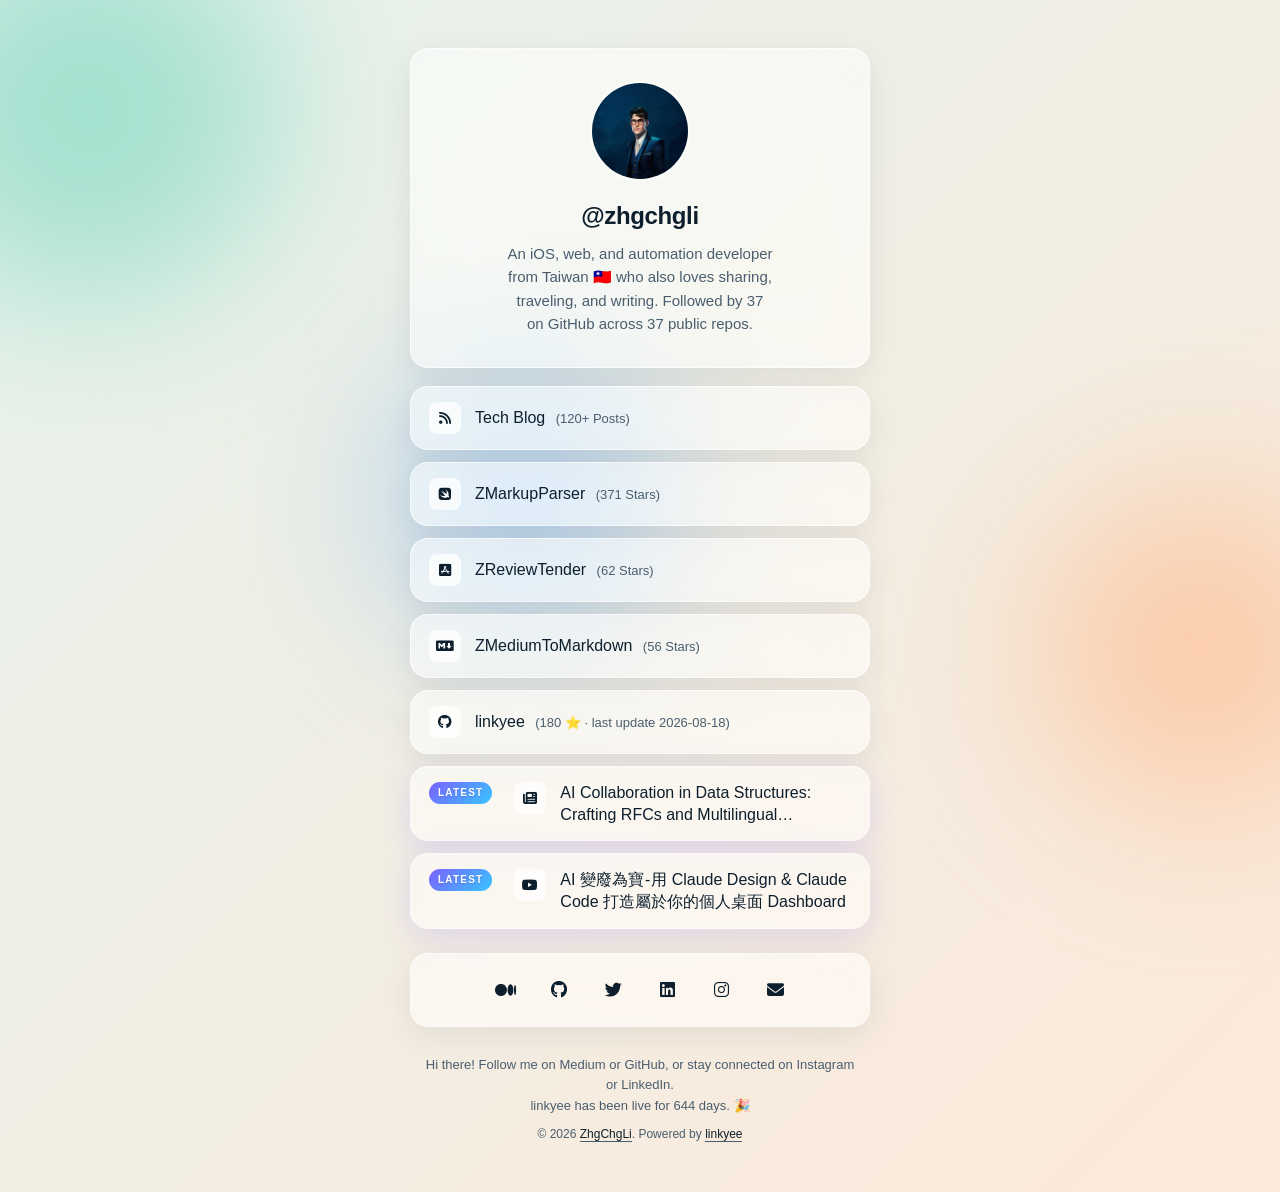
==== index.html @ 8977b98b "[Automation] Site update No.133" ====
<!DOCTYPE html>
<html lang="en">
<head>
  <meta charset="UTF-8" />
  <meta name="viewport" content="width=device-width, initial-scale=1.0, viewport-fit=cover" />
  <title>COLLINZ ADs</title>

  <meta name="last-modified" content="2026-09-26T03:13:14+0000">
  <meta name="theme-color" media="(prefers-color-scheme: light)" content="#e6f3ee">
  <meta name="theme-color" media="(prefers-color-scheme: dark)" content="#0c1820">
  <meta name="apple-mobile-web-app-capable" content="yes">
  <meta name="apple-mobile-web-app-status-bar-style" content="black-translucent">

  <meta property="og:title" content="COLLINZ ADs" />
  <meta name="author" content="@zhgchgli" />
  <meta property="og:locale" content="en" />
  <meta name="description" content="An iOS, web, and automation developer from Taiwan 🇹🇼 who also loves sharing, traveling, and writing. Followed by 37 on GitHub across 37 public repos." />
  <meta property="og:description" content="An iOS, web, and automation developer from Taiwan 🇹🇼 who also loves sharing, traveling, and writing. Followed by 37 on GitHub across 37 public repos." />
  <meta property="og:site_name" content="COLLINZ ADs" />
  <meta property="og:image" content="./images/profile.jpeg" />
  <meta property="og:type" content="article" />
  <meta name="twitter:card" content="summary_large_image" />
  <meta property="twitter:image" content="./images/profile.jpeg" />
  <meta property="twitter:title" content="COLLINZ ADs" />

  <link rel="apple-touch-icon" sizes="180x180" href="./images/favicons/favicon.ico">
  <link rel="shortcut icon" href="./images/favicons/favicon.ico">
  <meta name="apple-mobile-web-app-title" content="COLLINZ ADs">
  <meta name="application-name" content="COLLINZ ADs">

  <link rel="stylesheet" href="https://cdnjs.cloudflare.com/ajax/libs/font-awesome/6.5.2/css/all.min.css" crossorigin="anonymous" referrerpolicy="no-referrer">
  <link rel="stylesheet" href="./styles.css?v=2026-09-26T03:13:14+0000" />
</head>
<body>
  <div class="bg-shape bg-shape-1" aria-hidden="true"></div>
  <div class="bg-shape bg-shape-2" aria-hidden="true"></div>
  <div class="bg-shape bg-shape-3" aria-hidden="true"></div>

  <main class="container">
    <section class="card profile-card">
      <img src="./images/profile.jpeg" alt="Profile Picture" class="profile-pic" />
      <h1 class="name">@zhgchgli</h1>
      <p class="description">An iOS, web, and automation developer from Taiwan 🇹🇼 who also loves sharing, traveling, and writing. Followed by 37 on GitHub across 37 public repos.</p>
    </section>

    <nav class="links" aria-label="Primary links">
      
        
        <a href="https://zhgchg.li" target="_blank" class="card link-button" alt="ZhgChgLi Tech & Travel Blog" title="ZhgChgLi Tech & Travel Blog">
          
          <span class="link-icon" aria-hidden="true"><i class="fa-solid fa-rss"></i></span>
          <span class="link-text">Tech Blog <span class='link-button-text'>(120+ Posts)</span></span>
        </a>
      
        
        <a href="https://github.com/ZhgChgLi/ZMarkupParser" target="_blank" class="card link-button" alt="ZMarkupParser is a pure-Swift library that helps you to convert HTML strings to NSAttributedString with customized style and tags." title="ZMarkupParser is a pure-Swift library that helps you to convert HTML strings to NSAttributedString with customized style and tags.">
          
          <span class="link-icon" aria-hidden="true"><i class="fa-brands fa-swift"></i></span>
          <span class="link-text">ZMarkupParser <span class='link-button-text'>(371 Stars)</span></span>
        </a>
      
        
        <a href="https://github.com/ZhgChgLi/ZReviewTender" target="_blank" class="card link-button" alt="ZReviewTender is a tool for fetching app reviews from the App Store and Google Play Console and integrating them into your workflow." title="ZReviewTender is a tool for fetching app reviews from the App Store and Google Play Console and integrating them into your workflow.">
          
          <span class="link-icon" aria-hidden="true"><i class="fa-brands fa-app-store-ios"></i></span>
          <span class="link-text">ZReviewTender <span class='link-button-text'>(62 Stars)</span></span>
        </a>
      
        
        <a href="https://github.com/ZhgChgLi/ZMediumToMarkdown" target="_blank" class="card link-button" alt="ZMediumToMarkdown is a powerful tool that allows you to effortlessly download and convert your Medium posts to Markdown format." title="ZMediumToMarkdown is a powerful tool that allows you to effortlessly download and convert your Medium posts to Markdown format.">
          
          <span class="link-icon" aria-hidden="true"><i class="fa-brands fa-markdown"></i></span>
          <span class="link-text">ZMediumToMarkdown <span class='link-button-text'>(56 Stars)</span></span>
        </a>
      
        
        <a href="https://github.com/ZhgChgLi/linkyee" target="_blank" class="card link-button" alt="linkyee is a fully customized, open-source LinkTree alternative deployed directly on GitHub Pages." title="linkyee is a fully customized, open-source LinkTree alternative deployed directly on GitHub Pages.">
          
          <span class="link-icon" aria-hidden="true"><i class="fa-brands fa-github"></i></span>
          <span class="link-text">linkyee <span class='link-button-text'>(180 ⭐ · last update 2026-08-18)</span></span>
        </a>
      
        
        <a href="https://en.zhgchg.li/posts/zrealm-dev/ai-collaboration-in-data-structures-crafting-rfcs-and-multilingual-implementations-deep-technical-research-with-ai-f7bec8f79c08/" target="_blank" class="card link-button link-latest" alt="Latest blog post by ZhgChgLi" title="Latest blog post">
          <span class="link-latest-badge" aria-hidden="true">LATEST</span>
          <span class="link-icon" aria-hidden="true"><i class="fa-solid fa-newspaper"></i></span>
          <span class="link-text">AI Collaboration in Data Structures: Crafting RFCs and Multilingual Implementations｜Deep Technical Research with AI</span>
        </a>
      
        
        <a href="https://www.youtube.com/watch?v=Zu0rbnu_iy8" target="_blank" class="card link-button link-latest" alt="Latest YouTube video" title="Latest YouTube video">
          <span class="link-latest-badge" aria-hidden="true">LATEST</span>
          <span class="link-icon" aria-hidden="true"><i class="fa-brands fa-youtube"></i></span>
          <span class="link-text">AI 變廢為寶 - 用 Claude Design & Claude Code 打造屬於你的個人桌面 Dashboard</span>
        </a>
      
    </nav>

    <div class="card button-container">
      <div class="button-group">
        
          
          <a href="https://blog.zhgchg.li" title="ZhgChgLi's Medium" target="_blank" class="icon-button" alt="ZhgChgLi's Medium">
            <i class="fa-brands fa-medium"></i>
          </a>
        
          
          <a href="https://github.com/ZhgChgLi" title="ZhgChgLi's GitHub" target="_blank" class="icon-button" alt="ZhgChgLi's GitHub">
            <i class="fa-brands fa-github"></i>
          </a>
        
          
          <a href="https://twitter.com/zhgchgli" title="ZhgChgLi's Twitter" target="_blank" class="icon-button" alt="ZhgChgLi's Twitter">
            <i class="fa-brands fa-twitter"></i>
          </a>
        
          
          <a href="https://www.linkedin.com/in/zhgchgli/" title="ZhgChgLi's LinkedIn" target="_blank" class="icon-button" alt="ZhgChgLi's LinkedIn">
            <i class="fa-brands fa-linkedin"></i>
          </a>
        
          
          <a href="https://www.instagram.com/zhgchgli/" title="Instagram" target="_blank" class="icon-button" alt="ZhgChgLi's Instagram">
            <i class="fa-brands fa-instagram"></i>
          </a>
        
          
          <a href="mailto:zhgchgli@gmail.com" title="Email: zhgchgli@gmail.com" target="_blank" class="icon-button" alt="zhgchgli@gmail.com">
            <i class="fa-solid fa-envelope"></i>
          </a>
        
      </div>
    </div>

    <footer class="footer">
      Hi there! Follow me on Medium or GitHub, or stay connected on Instagram or LinkedIn. <br>linkyee has been live for 644 days. 🎉

      <div class="copyright">© 2026 <a href="https://link.zhgchg.li" target="_blank">ZhgChgLi</a>. Powered by <a href="https://github.com/ZhgChgLi/linkyee" target="_blank">linkyee</a>
</div>
    </footer>
  </main>

  
  <script src="./scripts.js?v=2026-09-26T03:13:14+0000"></script>
</body>
</html>
---- styles.css ----
:root {
  --bg-1: #e6f3ee;
  --bg-2: #fde9d9;
  --shape-1: #6dd3b8;
  --shape-2: #ffb380;
  --shape-3: #84b9ef;
  --fg: #0d1f2d;
  --muted: #4a5d6e;
  --glass-bg: rgba(255, 255, 255, 0.55);
  --glass-border: rgba(255, 255, 255, 0.65);
  --glass-shadow: 0 8px 32px rgba(13, 31, 45, 0.08);
  --hover-bg: rgba(255, 255, 255, 0.75);
  --sans: 'Inter', -apple-system, BlinkMacSystemFont, 'Helvetica Neue', sans-serif;
}

/* Dark mode. Auto-switches via system appearance unless pinned via
   `color_scheme: light|dark` in config.yml.
   On dark, "frosted glass" becomes tinted-glass-on-deep-blue rather than a
   simple invert. Ambient shapes desaturate so they feel like aurora rather
   than pastel; glass cards become cooler and more translucent. */
@media (prefers-color-scheme: dark) {
  :root:not(.scheme-light) {
    --bg-1: #0c1820;
    --bg-2: #1a2030;
    --shape-1: #2d8068;
    --shape-2: #c9744a;
    --shape-3: #4a6b9c;
    --fg: #f0f4f8;
    --muted: #a3b3c2;
    --glass-bg: rgba(20, 32, 44, 0.55);
    --glass-border: rgba(255, 255, 255, 0.10);
    --glass-shadow: 0 8px 32px rgba(0, 0, 0, 0.35);
    --hover-bg: rgba(30, 44, 58, 0.75);
  }
}
:root.scheme-dark {
  --bg-1: #0c1820;
  --bg-2: #1a2030;
  --shape-1: #2d8068;
  --shape-2: #c9744a;
  --shape-3: #4a6b9c;
  --fg: #f0f4f8;
  --muted: #a3b3c2;
  --glass-bg: rgba(20, 32, 44, 0.55);
  --glass-border: rgba(255, 255, 255, 0.10);
  --glass-shadow: 0 8px 32px rgba(0, 0, 0, 0.35);
  --hover-bg: rgba(30, 44, 58, 0.75);
}

* { margin: 0; padding: 0; box-sizing: border-box; }

body {
  background: linear-gradient(135deg, var(--bg-1) 0%, var(--bg-2) 100%);
  color: var(--fg);
  font-family: var(--sans);
  font-size: 16px;
  line-height: 1.55;
  min-height: 100vh;
  display: flex;
  align-items: flex-start;
  justify-content: center;
  padding: 48px 20px;
  -webkit-font-smoothing: antialiased;
  position: relative;
  overflow-x: hidden;
}

a { color: inherit; text-decoration: none; }

.bg-shape {
  position: fixed;
  border-radius: 50%;
  filter: blur(80px);
  z-index: 0;
  opacity: 0.55;
  pointer-events: none;
}

.bg-shape-1 { width: 380px; height: 380px; background: var(--shape-1); top: -80px; left: -100px; }
.bg-shape-2 { width: 320px; height: 320px; background: var(--shape-2); bottom: 10%; right: -80px; }
.bg-shape-3 { width: 280px; height: 280px; background: var(--shape-3); top: 40%; left: 30%; }

.container {
  width: 100%;
  max-width: 460px;
  position: relative;
  z-index: 1;
}

.card {
  background: var(--glass-bg);
  backdrop-filter: blur(20px) saturate(140%);
  -webkit-backdrop-filter: blur(20px) saturate(140%);
  border: 1px solid var(--glass-border);
  border-radius: 18px;
  box-shadow: var(--glass-shadow);
}

.profile-card {
  padding: 32px 24px;
  text-align: center;
  margin-bottom: 18px;
}

.profile-pic {
  width: 100px;
  height: 100px;
  border-radius: 50%;
  object-fit: cover;
  margin: 0 auto 16px;
  display: block;
  border: 2px solid var(--glass-border);
}

.name {
  font-size: 24px;
  font-weight: 700;
  letter-spacing: -0.015em;
  margin-bottom: 8px;
}

.description {
  font-size: 15px;
  color: var(--muted);
  text-wrap: pretty;
  max-width: 32ch;
  margin: 0 auto;
}

.links {
  display: flex;
  flex-direction: column;
  gap: 12px;
  margin-bottom: 24px;
}

.link-button {
  display: flex;
  align-items: center;
  gap: 14px;
  padding: 15px 18px;
  font-size: 16px;
  font-weight: 500;
  color: var(--fg);
  transition: background 0.2s ease, transform 0.2s ease, box-shadow 0.2s ease;
}

.link-button:hover,
.link-button:focus-visible {
  background: var(--hover-bg);
  transform: translateY(-2px);
  box-shadow: 0 12px 36px rgba(13, 31, 45, 0.14);
  outline: none;
}

.link-icon {
  width: 32px;
  height: 32px;
  display: inline-flex;
  align-items: center;
  justify-content: center;
  border-radius: 8px;
  background: var(--hover-bg);
  flex-shrink: 0;
}

.link-icon i { font-size: 14px; }
.link-text { flex: 1; }
.link-button-text { font-size: 13px; color: var(--muted); margin-left: 6px; }

.button-container { padding: 16px; display: flex; justify-content: center; }

.button-group {
  display: flex;
  gap: 14px;
  flex-wrap: wrap;
  justify-content: center;
}

.icon-button {
  width: 40px;
  height: 40px;
  display: inline-flex;
  align-items: center;
  justify-content: center;
  border-radius: 50%;
  color: var(--fg);
  transition: background 0.2s ease, transform 0.2s ease;
}

.icon-button i { font-size: 17px; }

.icon-button:hover,
.icon-button:focus-visible {
  background: var(--hover-bg);
  transform: translateY(-2px);
  outline: none;
}

.footer {
  margin-top: 28px;
  padding: 0 12px;
  font-size: 13px;
  color: var(--muted);
  line-height: 1.6;
  text-align: center;
}

.footer a { color: var(--fg); border-bottom: 1px solid var(--muted); }
.copyright { margin-top: 8px; font-size: 12px; }

@media (prefers-reduced-motion: reduce) {
  *, *::before, *::after { transition: none !important; animation: none !important; }
}

@supports not (backdrop-filter: blur(20px)) {
  .card { background: rgba(255, 255, 255, 0.85); }
  @media (prefers-color-scheme: dark) {
    :root:not(.scheme-light) .card { background: rgba(20, 32, 44, 0.85); }
  }
  :root.scheme-dark .card { background: rgba(20, 32, 44, 0.85); }
}

/* "Latest" link variant — frosted accent ring + glowing pill badge */
.link-button.link-latest {
  align-items: flex-start;
  border-color: rgba(255, 255, 255, 0.45);
  box-shadow: 0 8px 32px rgba(123, 97, 255, 0.18), inset 0 1px 0 rgba(255, 255, 255, 0.4);
}
.link-latest-badge {
  display: inline-block;
  font-size: 10px;
  font-weight: 700;
  letter-spacing: 0.12em;
  padding: 3px 9px;
  margin-right: 8px;
  border-radius: 999px;
  background: linear-gradient(135deg, #7b61ff 0%, #38c5ff 100%);
  color: #fff;
  text-shadow: 0 1px 2px rgba(0, 0, 0, 0.18);
  vertical-align: 1px;
}
.link-latest .link-text {
  flex: 1 1 auto;
  min-width: 0;
  display: -webkit-box;
  -webkit-box-orient: vertical;
  -webkit-line-clamp: 2;
          line-clamp: 2;
  overflow: hidden;
  overflow-wrap: anywhere;
  line-height: 1.35;
}

/* Dark-mode override for the latest variant: the bright glass border
   designed for the light gradient becomes harsh on deep blue, so soften
   it and shift the glow to a cooler hue. */
@media (prefers-color-scheme: dark) {
  :root:not(.scheme-light) .link-button.link-latest {
    border-color: rgba(255, 255, 255, 0.18);
    box-shadow: 0 8px 32px rgba(56, 197, 255, 0.18), inset 0 1px 0 rgba(255, 255, 255, 0.10);
  }
}
:root.scheme-dark .link-button.link-latest {
  border-color: rgba(255, 255, 255, 0.18);
  box-shadow: 0 8px 32px rgba(56, 197, 255, 0.18), inset 0 1px 0 rgba(255, 255, 255, 0.10);
}
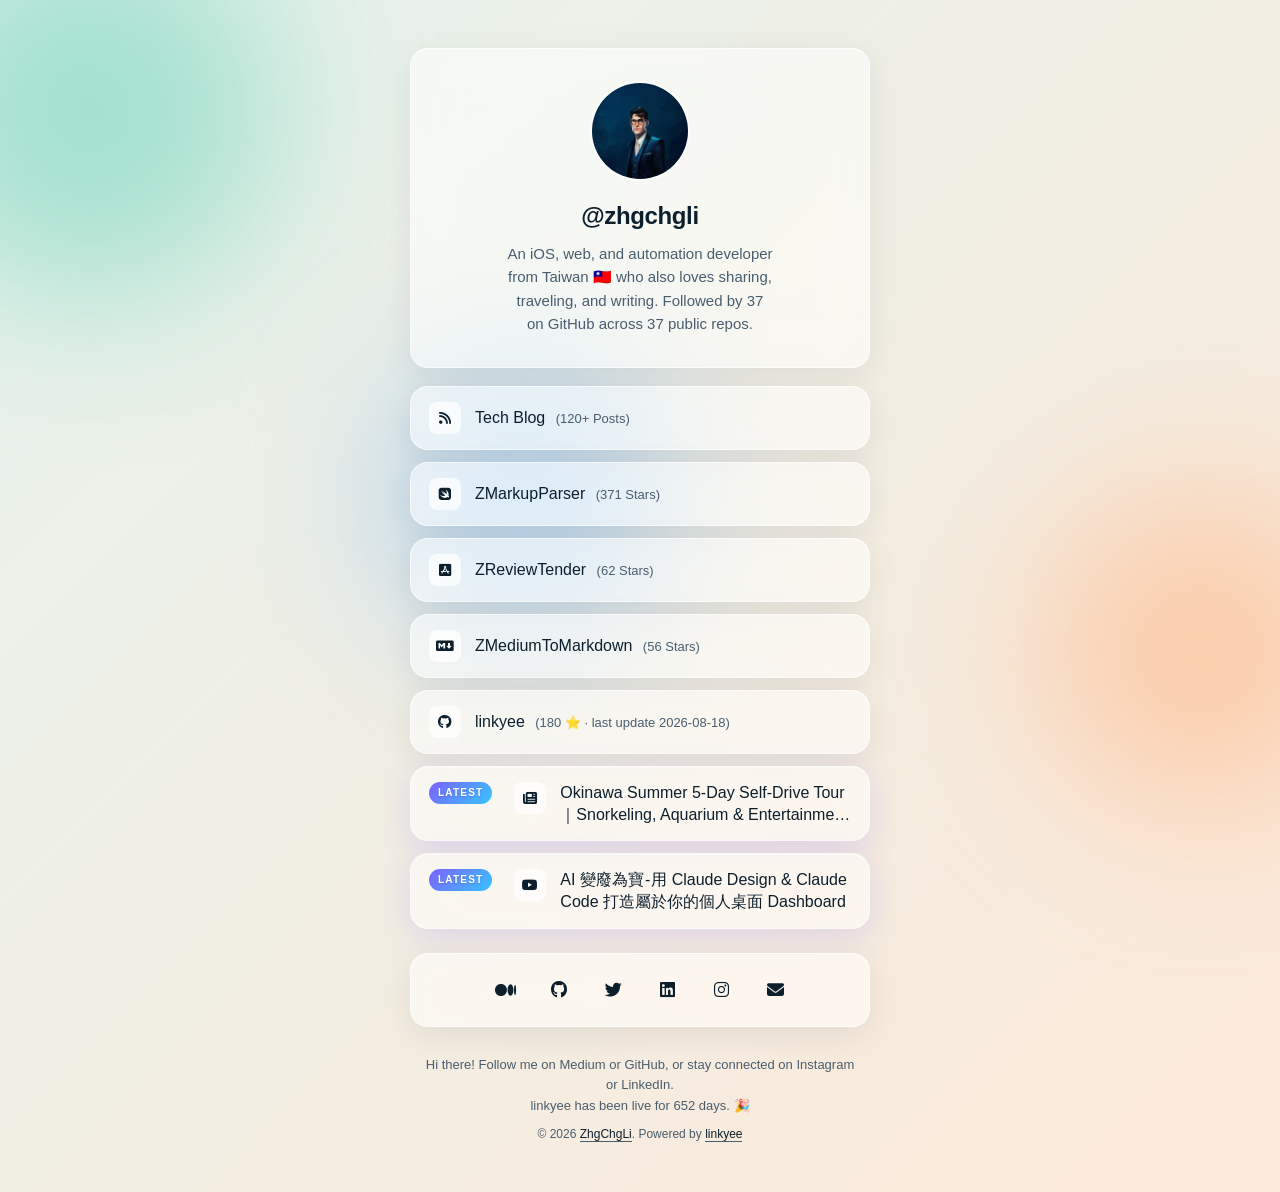
==== commit 4f71f289: "[Automation] Site update No.141" ====
--- a/index.html
+++ b/index.html
@@ -5,7 +5,7 @@
   <meta name="viewport" content="width=device-width, initial-scale=1.0, viewport-fit=cover" />
   <title>COLLINZ ADs</title>
 
-  <meta name="last-modified" content="2026-09-26T03:13:14+0000">
+  <meta name="last-modified" content="2026-10-04T04:01:07+0000">
   <meta name="theme-color" media="(prefers-color-scheme: light)" content="#e6f3ee">
   <meta name="theme-color" media="(prefers-color-scheme: dark)" content="#0c1820">
   <meta name="apple-mobile-web-app-capable" content="yes">
@@ -29,7 +29,7 @@
   <meta name="application-name" content="COLLINZ ADs">
 
   <link rel="stylesheet" href="https://cdnjs.cloudflare.com/ajax/libs/font-awesome/6.5.2/css/all.min.css" crossorigin="anonymous" referrerpolicy="no-referrer">
-  <link rel="stylesheet" href="./styles.css?v=2026-09-26T03:13:14+0000" />
+  <link rel="stylesheet" href="./styles.css?v=2026-10-04T04:01:07+0000" />
 </head>
 <body>
   <div class="bg-shape bg-shape-1" aria-hidden="true"></div>
@@ -81,10 +81,10 @@
         </a>
       
         
-        <a href="https://en.zhgchg.li/posts/zrealm-dev/ai-collaboration-in-data-structures-crafting-rfcs-and-multilingual-implementations-deep-technical-research-with-ai-f7bec8f79c08/" target="_blank" class="card link-button link-latest" alt="Latest blog post by ZhgChgLi" title="Latest blog post">
+        <a href="https://en.zhgchg.li/posts/okinawa-summer-5-day-self-drive-tour-snorkeling-aquarium-entertainment-highlights-2cbc121a1b7c/" target="_blank" class="card link-button link-latest" alt="Latest blog post by ZhgChgLi" title="Latest blog post">
           <span class="link-latest-badge" aria-hidden="true">LATEST</span>
           <span class="link-icon" aria-hidden="true"><i class="fa-solid fa-newspaper"></i></span>
-          <span class="link-text">AI Collaboration in Data Structures: Crafting RFCs and Multilingual Implementations｜Deep Technical Research with AI</span>
+          <span class="link-text">Okinawa Summer 5-Day Self-Drive Tour｜Snorkeling, Aquarium &amp; Entertainment Highlights</span>
         </a>
       
         
@@ -133,7 +133,7 @@
     </div>
 
     <footer class="footer">
-      Hi there! Follow me on Medium or GitHub, or stay connected on Instagram or LinkedIn. <br>linkyee has been live for 644 days. 🎉
+      Hi there! Follow me on Medium or GitHub, or stay connected on Instagram or LinkedIn. <br>linkyee has been live for 652 days. 🎉
 
       <div class="copyright">© 2026 <a href="https://link.zhgchg.li" target="_blank">ZhgChgLi</a>. Powered by <a href="https://github.com/ZhgChgLi/linkyee" target="_blank">linkyee</a>
 </div>
@@ -141,6 +141,6 @@
   </main>
 
   
-  <script src="./scripts.js?v=2026-09-26T03:13:14+0000"></script>
+  <script src="./scripts.js?v=2026-10-04T04:01:07+0000"></script>
 </body>
 </html>
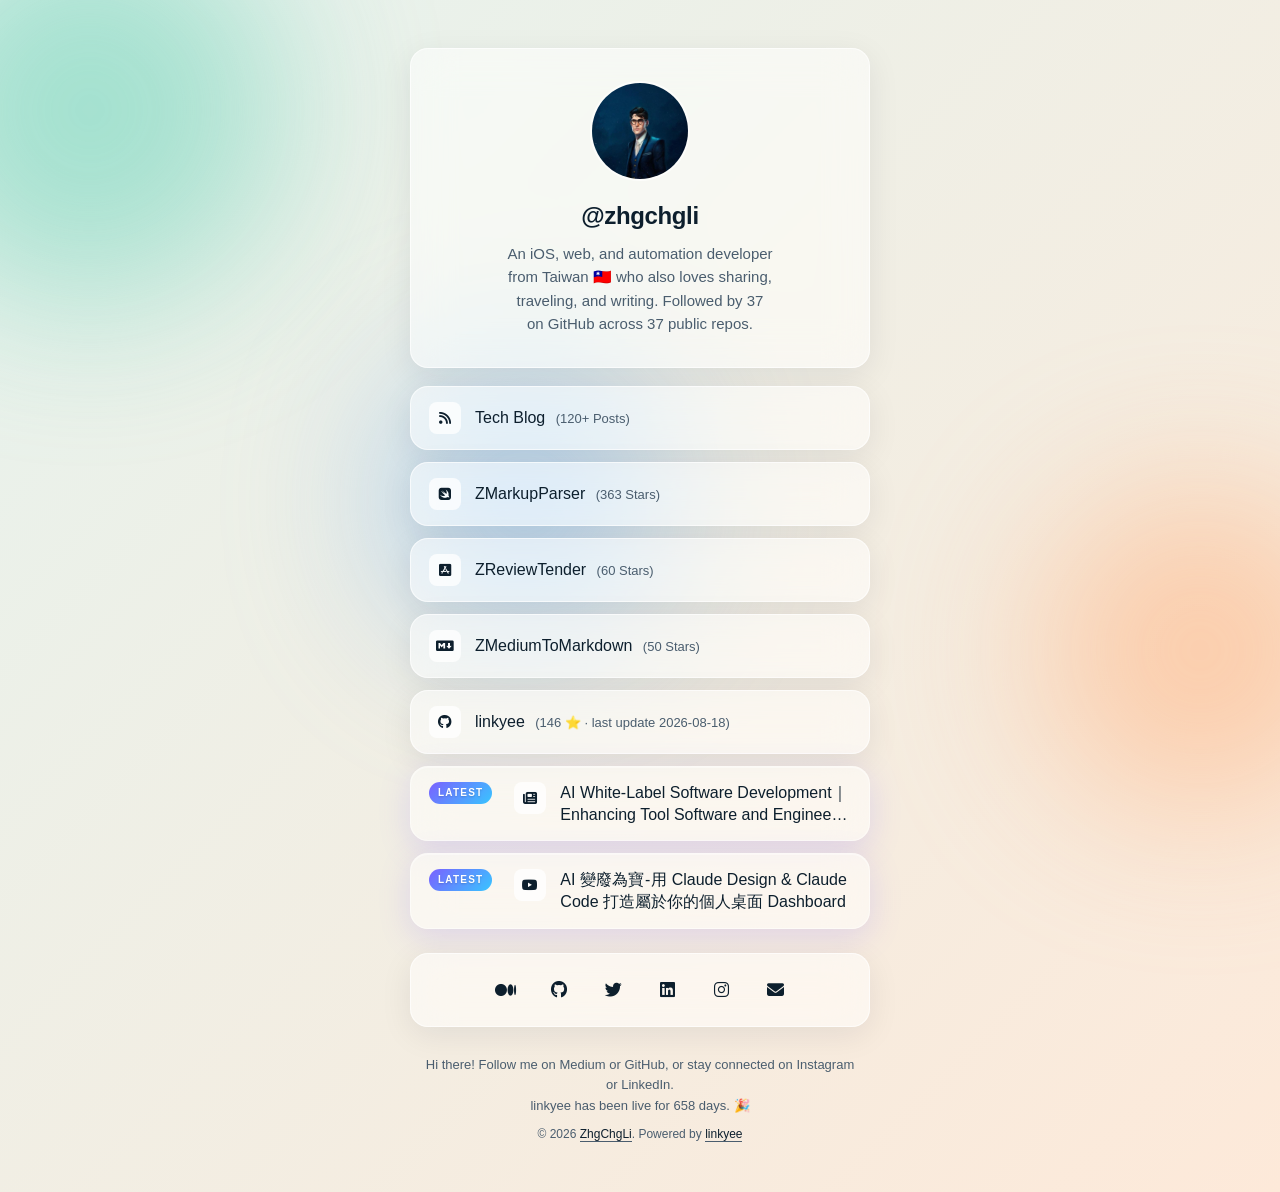
==== commit 62307cf1: "[Automation] Site update No.147" ====
--- a/index.html
+++ b/index.html
@@ -5,7 +5,7 @@
   <meta name="viewport" content="width=device-width, initial-scale=1.0, viewport-fit=cover" />
   <title>COLLINZ ADs</title>
 
-  <meta name="last-modified" content="2026-10-04T04:01:07+0000">
+  <meta name="last-modified" content="2026-10-10T04:02:55+0000">
   <meta name="theme-color" media="(prefers-color-scheme: light)" content="#e6f3ee">
   <meta name="theme-color" media="(prefers-color-scheme: dark)" content="#0c1820">
   <meta name="apple-mobile-web-app-capable" content="yes">
@@ -29,7 +29,7 @@
   <meta name="application-name" content="COLLINZ ADs">
 
   <link rel="stylesheet" href="https://cdnjs.cloudflare.com/ajax/libs/font-awesome/6.5.2/css/all.min.css" crossorigin="anonymous" referrerpolicy="no-referrer">
-  <link rel="stylesheet" href="./styles.css?v=2026-10-04T04:01:07+0000" />
+  <link rel="stylesheet" href="./styles.css?v=2026-10-10T04:02:55+0000" />
 </head>
 <body>
   <div class="bg-shape bg-shape-1" aria-hidden="true"></div>
@@ -56,35 +56,35 @@
         <a href="https://github.com/ZhgChgLi/ZMarkupParser" target="_blank" class="card link-button" alt="ZMarkupParser is a pure-Swift library that helps you to convert HTML strings to NSAttributedString with customized style and tags." title="ZMarkupParser is a pure-Swift library that helps you to convert HTML strings to NSAttributedString with customized style and tags.">
           
           <span class="link-icon" aria-hidden="true"><i class="fa-brands fa-swift"></i></span>
-          <span class="link-text">ZMarkupParser <span class='link-button-text'>(371 Stars)</span></span>
+          <span class="link-text">ZMarkupParser <span class='link-button-text'>(363 Stars)</span></span>
         </a>
       
         
         <a href="https://github.com/ZhgChgLi/ZReviewTender" target="_blank" class="card link-button" alt="ZReviewTender is a tool for fetching app reviews from the App Store and Google Play Console and integrating them into your workflow." title="ZReviewTender is a tool for fetching app reviews from the App Store and Google Play Console and integrating them into your workflow.">
           
           <span class="link-icon" aria-hidden="true"><i class="fa-brands fa-app-store-ios"></i></span>
-          <span class="link-text">ZReviewTender <span class='link-button-text'>(62 Stars)</span></span>
+          <span class="link-text">ZReviewTender <span class='link-button-text'>(60 Stars)</span></span>
         </a>
       
         
         <a href="https://github.com/ZhgChgLi/ZMediumToMarkdown" target="_blank" class="card link-button" alt="ZMediumToMarkdown is a powerful tool that allows you to effortlessly download and convert your Medium posts to Markdown format." title="ZMediumToMarkdown is a powerful tool that allows you to effortlessly download and convert your Medium posts to Markdown format.">
           
           <span class="link-icon" aria-hidden="true"><i class="fa-brands fa-markdown"></i></span>
-          <span class="link-text">ZMediumToMarkdown <span class='link-button-text'>(56 Stars)</span></span>
+          <span class="link-text">ZMediumToMarkdown <span class='link-button-text'>(50 Stars)</span></span>
         </a>
       
         
         <a href="https://github.com/ZhgChgLi/linkyee" target="_blank" class="card link-button" alt="linkyee is a fully customized, open-source LinkTree alternative deployed directly on GitHub Pages." title="linkyee is a fully customized, open-source LinkTree alternative deployed directly on GitHub Pages.">
           
           <span class="link-icon" aria-hidden="true"><i class="fa-brands fa-github"></i></span>
-          <span class="link-text">linkyee <span class='link-button-text'>(180 ⭐ · last update 2026-08-18)</span></span>
+          <span class="link-text">linkyee <span class='link-button-text'>(146 ⭐ · last update 2026-08-18)</span></span>
         </a>
       
         
-        <a href="https://en.zhgchg.li/posts/okinawa-summer-5-day-self-drive-tour-snorkeling-aquarium-entertainment-highlights-2cbc121a1b7c/" target="_blank" class="card link-button link-latest" alt="Latest blog post by ZhgChgLi" title="Latest blog post">
+        <a href="https://en.zhgchg.li/posts/zrealm-dev/ai-white-label-software-development-enhancing-tool-software-and-engineer-productivity-b7dff6220119/" target="_blank" class="card link-button link-latest" alt="Latest blog post by ZhgChgLi" title="Latest blog post">
           <span class="link-latest-badge" aria-hidden="true">LATEST</span>
           <span class="link-icon" aria-hidden="true"><i class="fa-solid fa-newspaper"></i></span>
-          <span class="link-text">Okinawa Summer 5-Day Self-Drive Tour｜Snorkeling, Aquarium &amp; Entertainment Highlights</span>
+          <span class="link-text">AI White-Label Software Development｜Enhancing Tool Software and Engineer Productivity</span>
         </a>
       
         
@@ -133,7 +133,7 @@
     </div>
 
     <footer class="footer">
-      Hi there! Follow me on Medium or GitHub, or stay connected on Instagram or LinkedIn. <br>linkyee has been live for 652 days. 🎉
+      Hi there! Follow me on Medium or GitHub, or stay connected on Instagram or LinkedIn. <br>linkyee has been live for 658 days. 🎉
 
       <div class="copyright">© 2026 <a href="https://link.zhgchg.li" target="_blank">ZhgChgLi</a>. Powered by <a href="https://github.com/ZhgChgLi/linkyee" target="_blank">linkyee</a>
 </div>
@@ -141,6 +141,6 @@
   </main>
 
   
-  <script src="./scripts.js?v=2026-10-04T04:01:07+0000"></script>
+  <script src="./scripts.js?v=2026-10-10T04:02:55+0000"></script>
 </body>
 </html>
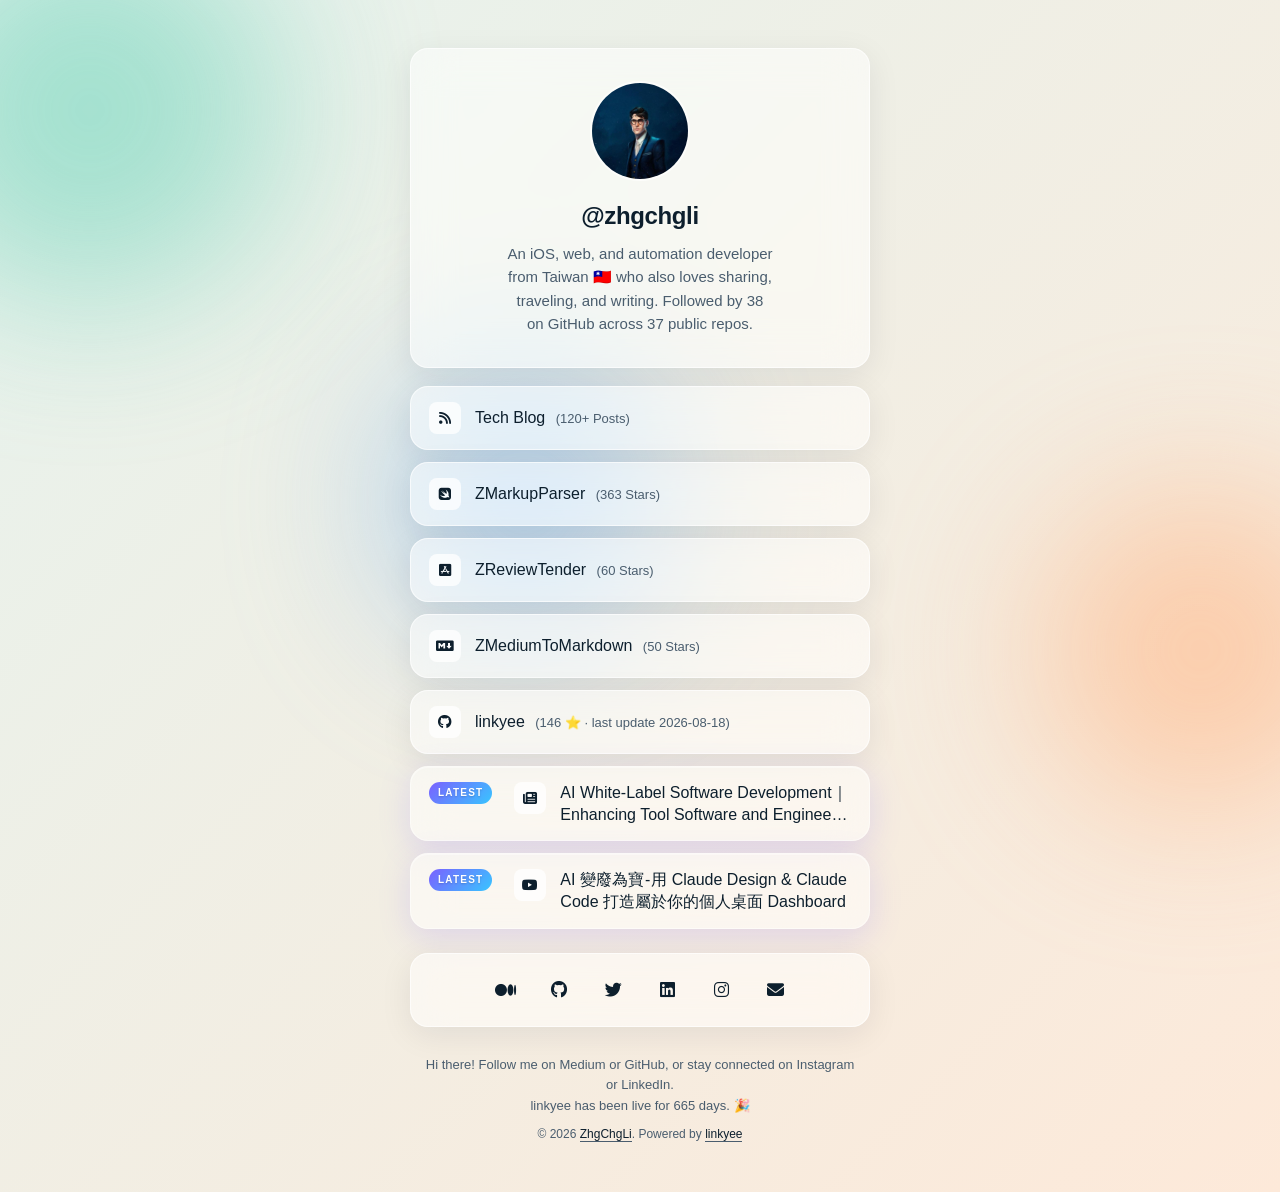
==== commit 3492515c: "[Automation] Site update No.154" ====
--- a/index.html
+++ b/index.html
@@ -5,7 +5,7 @@
   <meta name="viewport" content="width=device-width, initial-scale=1.0, viewport-fit=cover" />
   <title>COLLINZ ADs</title>
 
-  <meta name="last-modified" content="2026-10-10T04:02:55+0000">
+  <meta name="last-modified" content="2026-10-17T02:45:02+0000">
   <meta name="theme-color" media="(prefers-color-scheme: light)" content="#e6f3ee">
   <meta name="theme-color" media="(prefers-color-scheme: dark)" content="#0c1820">
   <meta name="apple-mobile-web-app-capable" content="yes">
@@ -14,8 +14,8 @@
   <meta property="og:title" content="COLLINZ ADs" />
   <meta name="author" content="@zhgchgli" />
   <meta property="og:locale" content="en" />
-  <meta name="description" content="An iOS, web, and automation developer from Taiwan 🇹🇼 who also loves sharing, traveling, and writing. Followed by 37 on GitHub across 37 public repos." />
-  <meta property="og:description" content="An iOS, web, and automation developer from Taiwan 🇹🇼 who also loves sharing, traveling, and writing. Followed by 37 on GitHub across 37 public repos." />
+  <meta name="description" content="An iOS, web, and automation developer from Taiwan 🇹🇼 who also loves sharing, traveling, and writing. Followed by 38 on GitHub across 37 public repos." />
+  <meta property="og:description" content="An iOS, web, and automation developer from Taiwan 🇹🇼 who also loves sharing, traveling, and writing. Followed by 38 on GitHub across 37 public repos." />
   <meta property="og:site_name" content="COLLINZ ADs" />
   <meta property="og:image" content="./images/profile.jpeg" />
   <meta property="og:type" content="article" />
@@ -29,7 +29,7 @@
   <meta name="application-name" content="COLLINZ ADs">
 
   <link rel="stylesheet" href="https://cdnjs.cloudflare.com/ajax/libs/font-awesome/6.5.2/css/all.min.css" crossorigin="anonymous" referrerpolicy="no-referrer">
-  <link rel="stylesheet" href="./styles.css?v=2026-10-10T04:02:55+0000" />
+  <link rel="stylesheet" href="./styles.css?v=2026-10-17T02:45:02+0000" />
 </head>
 <body>
   <div class="bg-shape bg-shape-1" aria-hidden="true"></div>
@@ -40,7 +40,7 @@
     <section class="card profile-card">
       <img src="./images/profile.jpeg" alt="Profile Picture" class="profile-pic" />
       <h1 class="name">@zhgchgli</h1>
-      <p class="description">An iOS, web, and automation developer from Taiwan 🇹🇼 who also loves sharing, traveling, and writing. Followed by 37 on GitHub across 37 public repos.</p>
+      <p class="description">An iOS, web, and automation developer from Taiwan 🇹🇼 who also loves sharing, traveling, and writing. Followed by 38 on GitHub across 37 public repos.</p>
     </section>
 
     <nav class="links" aria-label="Primary links">
@@ -133,7 +133,7 @@
     </div>
 
     <footer class="footer">
-      Hi there! Follow me on Medium or GitHub, or stay connected on Instagram or LinkedIn. <br>linkyee has been live for 658 days. 🎉
+      Hi there! Follow me on Medium or GitHub, or stay connected on Instagram or LinkedIn. <br>linkyee has been live for 665 days. 🎉
 
       <div class="copyright">© 2026 <a href="https://link.zhgchg.li" target="_blank">ZhgChgLi</a>. Powered by <a href="https://github.com/ZhgChgLi/linkyee" target="_blank">linkyee</a>
 </div>
@@ -141,6 +141,6 @@
   </main>
 
   
-  <script src="./scripts.js?v=2026-10-10T04:02:55+0000"></script>
+  <script src="./scripts.js?v=2026-10-17T02:45:02+0000"></script>
 </body>
 </html>
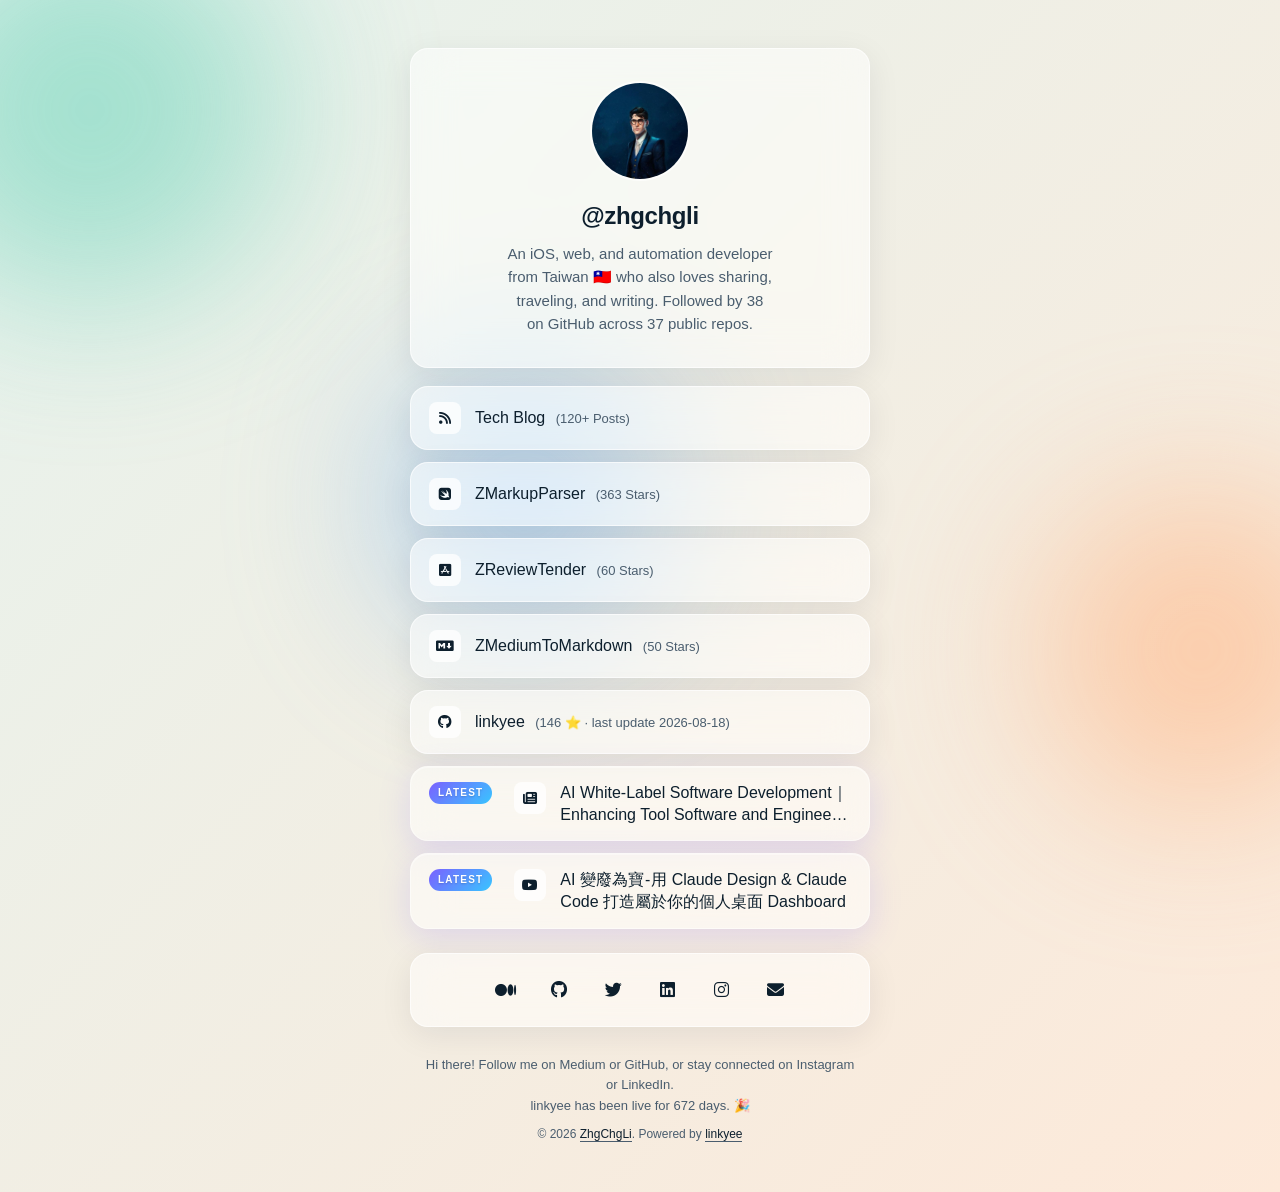
==== commit 0ea563f0: "[Automation] Site update No.161" ====
--- a/index.html
+++ b/index.html
@@ -5,7 +5,7 @@
   <meta name="viewport" content="width=device-width, initial-scale=1.0, viewport-fit=cover" />
   <title>COLLINZ ADs</title>
 
-  <meta name="last-modified" content="2026-10-17T02:45:02+0000">
+  <meta name="last-modified" content="2026-10-24T03:02:24+0000">
   <meta name="theme-color" media="(prefers-color-scheme: light)" content="#e6f3ee">
   <meta name="theme-color" media="(prefers-color-scheme: dark)" content="#0c1820">
   <meta name="apple-mobile-web-app-capable" content="yes">
@@ -29,7 +29,7 @@
   <meta name="application-name" content="COLLINZ ADs">
 
   <link rel="stylesheet" href="https://cdnjs.cloudflare.com/ajax/libs/font-awesome/6.5.2/css/all.min.css" crossorigin="anonymous" referrerpolicy="no-referrer">
-  <link rel="stylesheet" href="./styles.css?v=2026-10-17T02:45:02+0000" />
+  <link rel="stylesheet" href="./styles.css?v=2026-10-24T03:02:24+0000" />
 </head>
 <body>
   <div class="bg-shape bg-shape-1" aria-hidden="true"></div>
@@ -133,7 +133,7 @@
     </div>
 
     <footer class="footer">
-      Hi there! Follow me on Medium or GitHub, or stay connected on Instagram or LinkedIn. <br>linkyee has been live for 665 days. 🎉
+      Hi there! Follow me on Medium or GitHub, or stay connected on Instagram or LinkedIn. <br>linkyee has been live for 672 days. 🎉
 
       <div class="copyright">© 2026 <a href="https://link.zhgchg.li" target="_blank">ZhgChgLi</a>. Powered by <a href="https://github.com/ZhgChgLi/linkyee" target="_blank">linkyee</a>
 </div>
@@ -141,6 +141,6 @@
   </main>
 
   
-  <script src="./scripts.js?v=2026-10-17T02:45:02+0000"></script>
+  <script src="./scripts.js?v=2026-10-24T03:02:24+0000"></script>
 </body>
 </html>
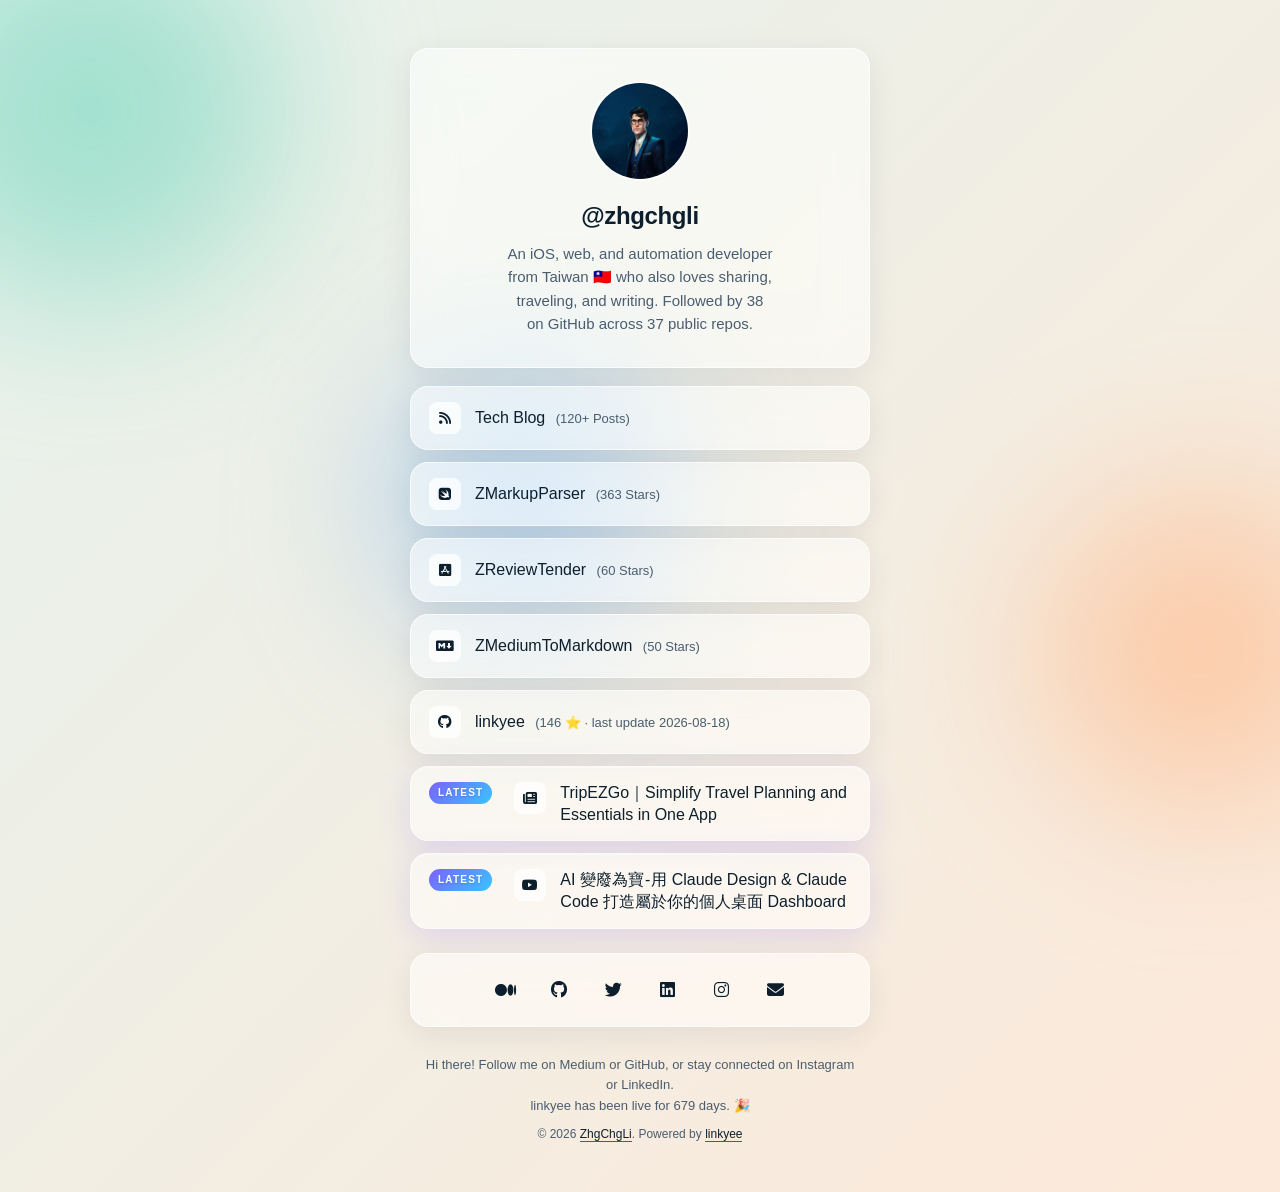
==== commit 00098831: "[Automation] Site update No.168" ====
--- a/index.html
+++ b/index.html
@@ -5,7 +5,7 @@
   <meta name="viewport" content="width=device-width, initial-scale=1.0, viewport-fit=cover" />
   <title>COLLINZ ADs</title>
 
-  <meta name="last-modified" content="2026-10-24T03:02:24+0000">
+  <meta name="last-modified" content="2026-10-31T03:49:50+0000">
   <meta name="theme-color" media="(prefers-color-scheme: light)" content="#e6f3ee">
   <meta name="theme-color" media="(prefers-color-scheme: dark)" content="#0c1820">
   <meta name="apple-mobile-web-app-capable" content="yes">
@@ -29,7 +29,7 @@
   <meta name="application-name" content="COLLINZ ADs">
 
   <link rel="stylesheet" href="https://cdnjs.cloudflare.com/ajax/libs/font-awesome/6.5.2/css/all.min.css" crossorigin="anonymous" referrerpolicy="no-referrer">
-  <link rel="stylesheet" href="./styles.css?v=2026-10-24T03:02:24+0000" />
+  <link rel="stylesheet" href="./styles.css?v=2026-10-31T03:49:50+0000" />
 </head>
 <body>
   <div class="bg-shape bg-shape-1" aria-hidden="true"></div>
@@ -81,10 +81,10 @@
         </a>
       
         
-        <a href="https://en.zhgchg.li/posts/zrealm-dev/ai-white-label-software-development-enhancing-tool-software-and-engineer-productivity-b7dff6220119/" target="_blank" class="card link-button link-latest" alt="Latest blog post by ZhgChgLi" title="Latest blog post">
+        <a href="https://en.zhgchg.li/posts/zrealm-dev/tripezgo-simplify-travel-planning-and-essentials-in-one-app-ac297c511520/" target="_blank" class="card link-button link-latest" alt="Latest blog post by ZhgChgLi" title="Latest blog post">
           <span class="link-latest-badge" aria-hidden="true">LATEST</span>
           <span class="link-icon" aria-hidden="true"><i class="fa-solid fa-newspaper"></i></span>
-          <span class="link-text">AI White-Label Software Development｜Enhancing Tool Software and Engineer Productivity</span>
+          <span class="link-text">TripEZGo｜Simplify Travel Planning and Essentials in One App</span>
         </a>
       
         
@@ -133,7 +133,7 @@
     </div>
 
     <footer class="footer">
-      Hi there! Follow me on Medium or GitHub, or stay connected on Instagram or LinkedIn. <br>linkyee has been live for 672 days. 🎉
+      Hi there! Follow me on Medium or GitHub, or stay connected on Instagram or LinkedIn. <br>linkyee has been live for 679 days. 🎉
 
       <div class="copyright">© 2026 <a href="https://link.zhgchg.li" target="_blank">ZhgChgLi</a>. Powered by <a href="https://github.com/ZhgChgLi/linkyee" target="_blank">linkyee</a>
 </div>
@@ -141,6 +141,6 @@
   </main>
 
   
-  <script src="./scripts.js?v=2026-10-24T03:02:24+0000"></script>
+  <script src="./scripts.js?v=2026-10-31T03:49:50+0000"></script>
 </body>
 </html>
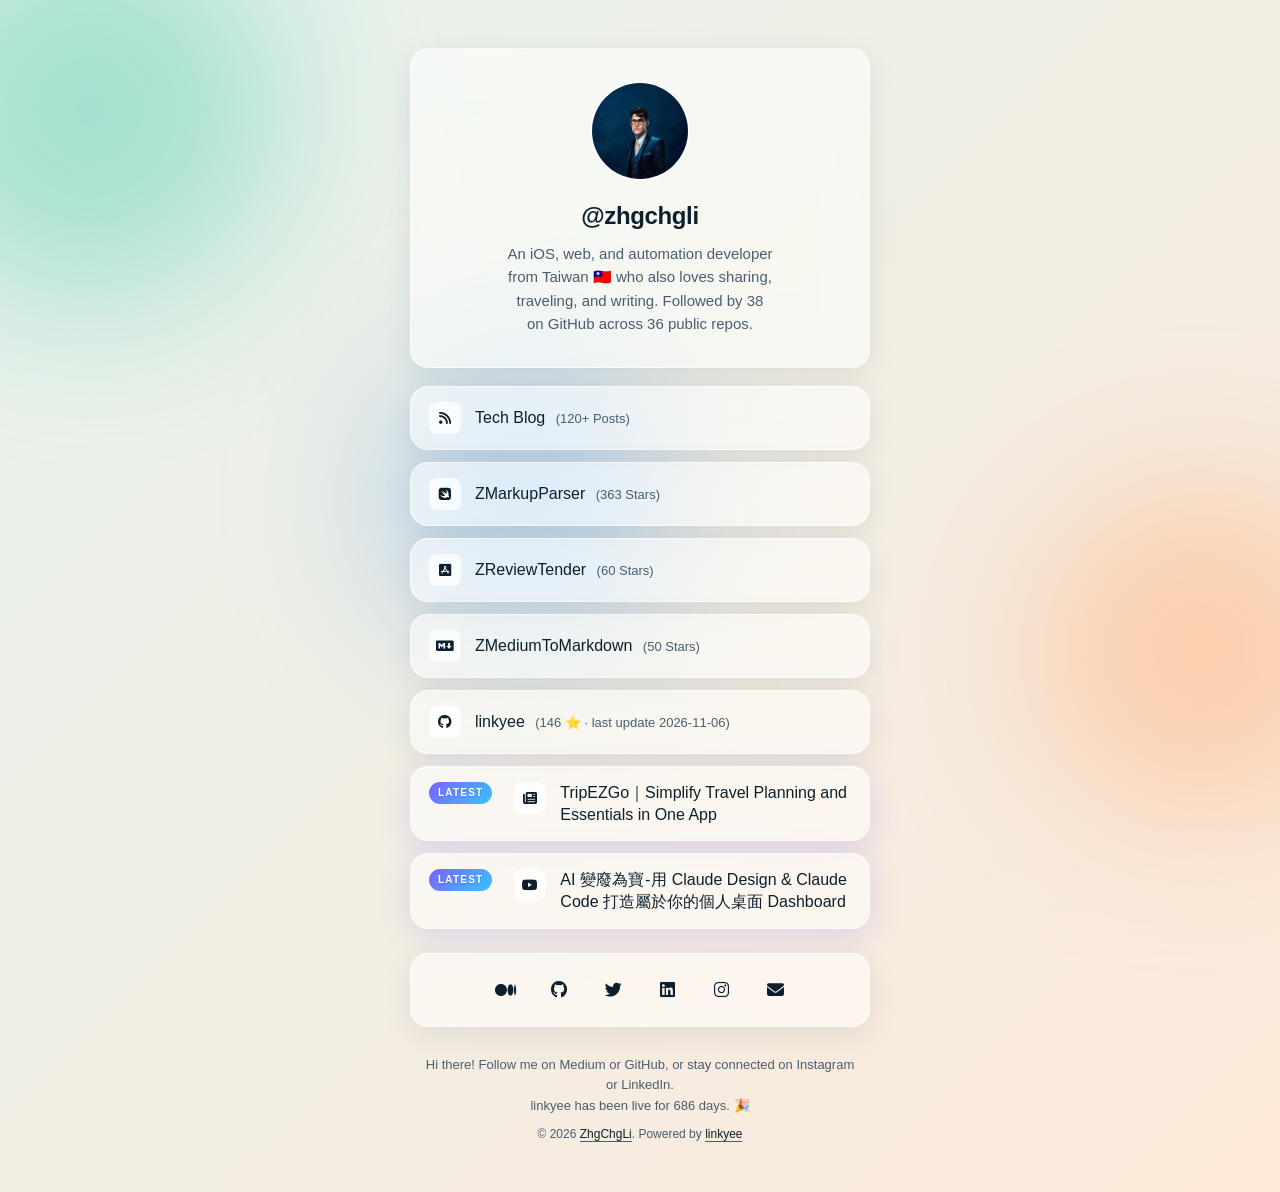
==== commit 83b4848c: "[Automation] Site update No.175" ====
--- a/index.html
+++ b/index.html
@@ -5,7 +5,7 @@
   <meta name="viewport" content="width=device-width, initial-scale=1.0, viewport-fit=cover" />
   <title>COLLINZ ADs</title>
 
-  <meta name="last-modified" content="2026-10-31T03:49:50+0000">
+  <meta name="last-modified" content="2026-11-07T04:21:44+0000">
   <meta name="theme-color" media="(prefers-color-scheme: light)" content="#e6f3ee">
   <meta name="theme-color" media="(prefers-color-scheme: dark)" content="#0c1820">
   <meta name="apple-mobile-web-app-capable" content="yes">
@@ -14,8 +14,8 @@
   <meta property="og:title" content="COLLINZ ADs" />
   <meta name="author" content="@zhgchgli" />
   <meta property="og:locale" content="en" />
-  <meta name="description" content="An iOS, web, and automation developer from Taiwan 🇹🇼 who also loves sharing, traveling, and writing. Followed by 38 on GitHub across 37 public repos." />
-  <meta property="og:description" content="An iOS, web, and automation developer from Taiwan 🇹🇼 who also loves sharing, traveling, and writing. Followed by 38 on GitHub across 37 public repos." />
+  <meta name="description" content="An iOS, web, and automation developer from Taiwan 🇹🇼 who also loves sharing, traveling, and writing. Followed by 38 on GitHub across 36 public repos." />
+  <meta property="og:description" content="An iOS, web, and automation developer from Taiwan 🇹🇼 who also loves sharing, traveling, and writing. Followed by 38 on GitHub across 36 public repos." />
   <meta property="og:site_name" content="COLLINZ ADs" />
   <meta property="og:image" content="./images/profile.jpeg" />
   <meta property="og:type" content="article" />
@@ -29,7 +29,7 @@
   <meta name="application-name" content="COLLINZ ADs">
 
   <link rel="stylesheet" href="https://cdnjs.cloudflare.com/ajax/libs/font-awesome/6.5.2/css/all.min.css" crossorigin="anonymous" referrerpolicy="no-referrer">
-  <link rel="stylesheet" href="./styles.css?v=2026-10-31T03:49:50+0000" />
+  <link rel="stylesheet" href="./styles.css?v=2026-11-07T04:21:44+0000" />
 </head>
 <body>
   <div class="bg-shape bg-shape-1" aria-hidden="true"></div>
@@ -40,7 +40,7 @@
     <section class="card profile-card">
       <img src="./images/profile.jpeg" alt="Profile Picture" class="profile-pic" />
       <h1 class="name">@zhgchgli</h1>
-      <p class="description">An iOS, web, and automation developer from Taiwan 🇹🇼 who also loves sharing, traveling, and writing. Followed by 38 on GitHub across 37 public repos.</p>
+      <p class="description">An iOS, web, and automation developer from Taiwan 🇹🇼 who also loves sharing, traveling, and writing. Followed by 38 on GitHub across 36 public repos.</p>
     </section>
 
     <nav class="links" aria-label="Primary links">
@@ -77,7 +77,7 @@
         <a href="https://github.com/ZhgChgLi/linkyee" target="_blank" class="card link-button" alt="linkyee is a fully customized, open-source LinkTree alternative deployed directly on GitHub Pages." title="linkyee is a fully customized, open-source LinkTree alternative deployed directly on GitHub Pages.">
           
           <span class="link-icon" aria-hidden="true"><i class="fa-brands fa-github"></i></span>
-          <span class="link-text">linkyee <span class='link-button-text'>(146 ⭐ · last update 2026-08-18)</span></span>
+          <span class="link-text">linkyee <span class='link-button-text'>(146 ⭐ · last update 2026-11-06)</span></span>
         </a>
       
         
@@ -133,7 +133,7 @@
     </div>
 
     <footer class="footer">
-      Hi there! Follow me on Medium or GitHub, or stay connected on Instagram or LinkedIn. <br>linkyee has been live for 679 days. 🎉
+      Hi there! Follow me on Medium or GitHub, or stay connected on Instagram or LinkedIn. <br>linkyee has been live for 686 days. 🎉
 
       <div class="copyright">© 2026 <a href="https://link.zhgchg.li" target="_blank">ZhgChgLi</a>. Powered by <a href="https://github.com/ZhgChgLi/linkyee" target="_blank">linkyee</a>
 </div>
@@ -141,6 +141,6 @@
   </main>
 
   
-  <script src="./scripts.js?v=2026-10-31T03:49:50+0000"></script>
+  <script src="./scripts.js?v=2026-11-07T04:21:44+0000"></script>
 </body>
 </html>
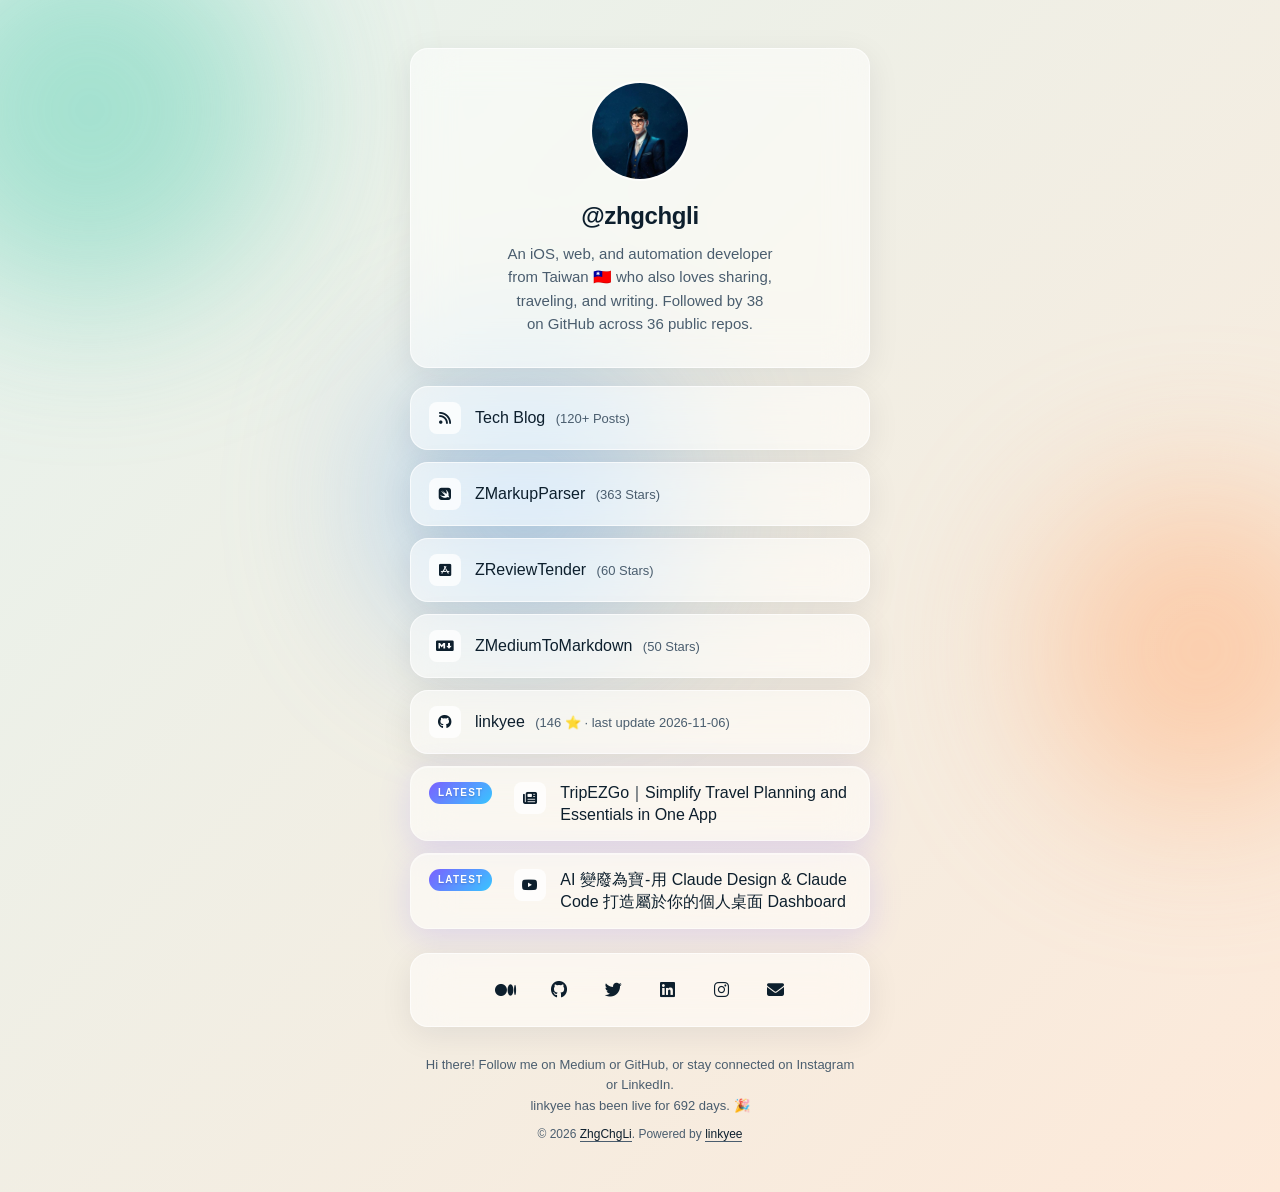
==== commit e923d568: "[Automation] Site update No.181" ====
--- a/index.html
+++ b/index.html
@@ -5,7 +5,7 @@
   <meta name="viewport" content="width=device-width, initial-scale=1.0, viewport-fit=cover" />
   <title>COLLINZ ADs</title>
 
-  <meta name="last-modified" content="2026-11-07T04:21:44+0000">
+  <meta name="last-modified" content="2026-11-13T04:48:34+0000">
   <meta name="theme-color" media="(prefers-color-scheme: light)" content="#e6f3ee">
   <meta name="theme-color" media="(prefers-color-scheme: dark)" content="#0c1820">
   <meta name="apple-mobile-web-app-capable" content="yes">
@@ -29,7 +29,7 @@
   <meta name="application-name" content="COLLINZ ADs">
 
   <link rel="stylesheet" href="https://cdnjs.cloudflare.com/ajax/libs/font-awesome/6.5.2/css/all.min.css" crossorigin="anonymous" referrerpolicy="no-referrer">
-  <link rel="stylesheet" href="./styles.css?v=2026-11-07T04:21:44+0000" />
+  <link rel="stylesheet" href="./styles.css?v=2026-11-13T04:48:34+0000" />
 </head>
 <body>
   <div class="bg-shape bg-shape-1" aria-hidden="true"></div>
@@ -133,7 +133,7 @@
     </div>
 
     <footer class="footer">
-      Hi there! Follow me on Medium or GitHub, or stay connected on Instagram or LinkedIn. <br>linkyee has been live for 686 days. 🎉
+      Hi there! Follow me on Medium or GitHub, or stay connected on Instagram or LinkedIn. <br>linkyee has been live for 692 days. 🎉
 
       <div class="copyright">© 2026 <a href="https://link.zhgchg.li" target="_blank">ZhgChgLi</a>. Powered by <a href="https://github.com/ZhgChgLi/linkyee" target="_blank">linkyee</a>
 </div>
@@ -141,6 +141,6 @@
   </main>
 
   
-  <script src="./scripts.js?v=2026-11-07T04:21:44+0000"></script>
+  <script src="./scripts.js?v=2026-11-13T04:48:34+0000"></script>
 </body>
 </html>
